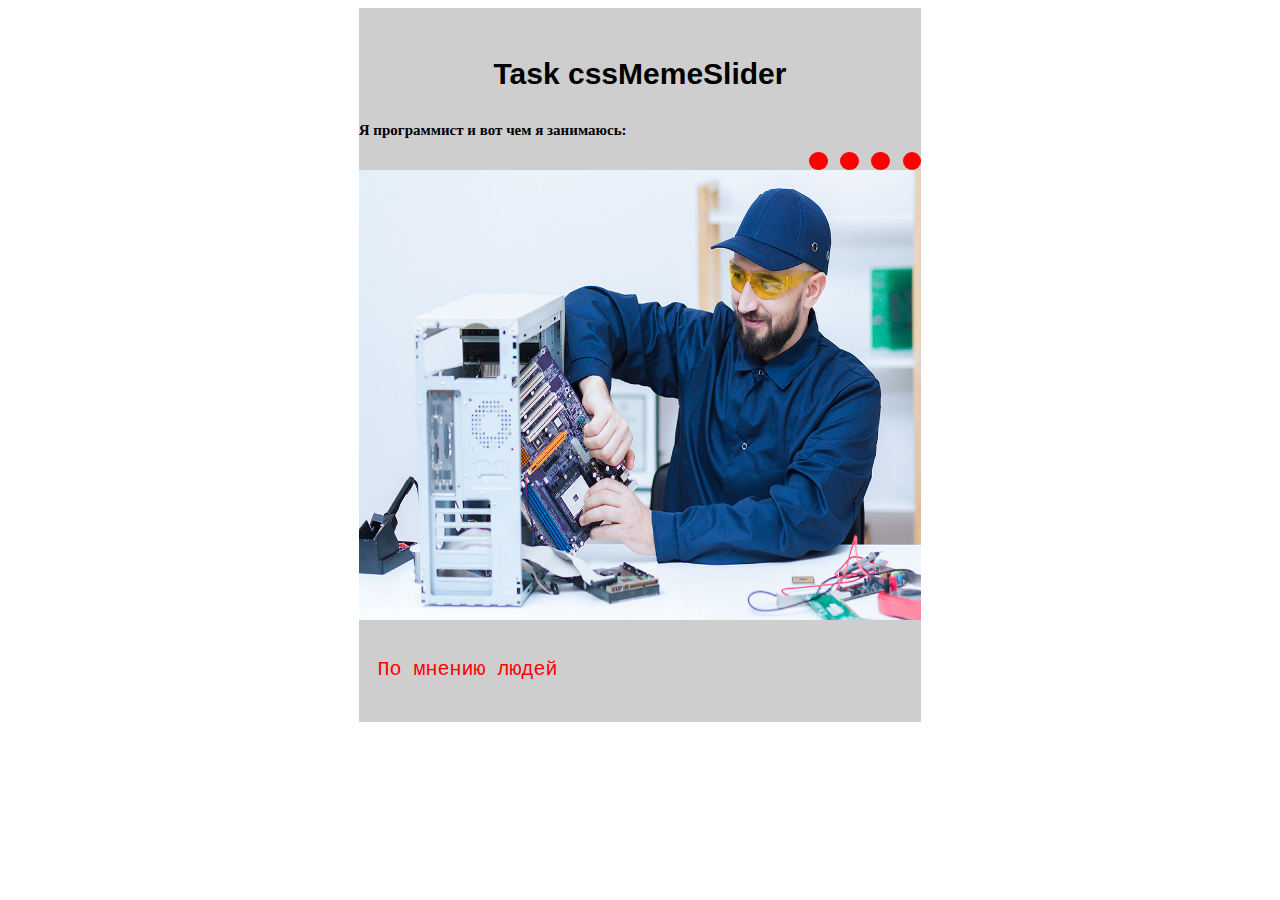
==== cssMemeSlider/index.html @ c1cda6b8 "feat:creat new folder(Sun, Sep 17, 2023 16:52:24 PM)" ====
<!DOCTYPE html>
<html lang="en">
<head>
    <meta charset="UTF-8">
    <meta name="viewport" content="width=device-width, initial-scale=1.0">
    <title>cssMemeSlider</title>
    <link rel="preconnect" href="https://fonts.googleapis.com">
    <link rel="preconnect" href="https://fonts.gstatic.com">
    <link href="https://fonts.googleapis.com/css2?family=Nunito+Sans:opsz,wght@6..12,400;6..12,500;6..12,600;6..12,800&display=swap" rel="stylesheet">
    <link href="/style.css" rel="stylesheet" type="text/css">
</head>
<body>
    <div class="wrapper">
        <section class="section-slider">
           <h1 class="title-1">Task cssMemeSlider</h1>
           <h2 class="title-2">Я программист и вот чем я занимаюсь:</h2>
           <div class="slider-wrapper">
            <div class="dots-wrapper">
                <input type="radio" class="dot" name="dot" id="dot1">
                <label class="custom" for="dot1"></label>
                <input type="radio" class="dot" name="dot" id="dot2">
                <label class="custom" for="dot2"></label>
                <input type="radio" class="dot" name="dot" id="dot3">
                <label class="custom" for="dot3"></label>
                <input type="radio" class="dot" name="dot" id="dot4">
                <label  class="custom" for="dot4"></label>
            </div>
           <div class="slider-images">
                <div class="images-wrapper">
                    <img src="./images/image-1.jpg" id="image1">
                    <img src="./images/image-2.jpg" id="image2">
                    <img src="./images/image-3.jpg" id="image3">
                    <img src="./images/image-4.jpg" id="image4">
                </div>
            </div>           
            <div class="slider-content">
                <div class="content-wrapper">
                    <span class="content-title">По мнению людей</span>
                    <span class="content-title">По моему мнению</span>
                    <span class="content-title">По мнению моих родителей</span>
                    <span class="content-title">На самом деле</span>
                </div>                      
            </div>   
           </div>
            
        </section>
    </div>    
</body>
</html>
---- style.css ----
html {
    font-size: 10px;
}

.body {
    font-size: 1.3rem;
   
    box-sizing: border-box;
    margin: 0;
}

.wrapper {
    margin-left: auto;
    margin-right: auto;
    padding: 0 0.938rem;
    max-width: 56.25rem;
}

.section-slider {
    padding: 2.813rem 0;
    background: #cecece;
}

.title-1 {
    text-align: center;
    font-size: 3rem; 
    margin-bottom: 3rem;
    font-family:'Lucida Sans', sans-serif;
    line-height: 1.2;  
}

/*slider-images*/
.slider-images {
    overflow: hidden;
    margin-bottom: 2.5rem;
}
.images-wrapper {
    display: flex;
    transition: transform 0.6s ease-in;
}
.images-wrapper img {
    width: 56.25rem; 
}

/*slider-content*/
.slider-content {
  display: flex;
   overflow: hidden;
  
}
.content-wrapper { 
    display: flex; 
    flex-shrink: 0;  
    transition: transform 0.6s ease-in;
}

.content-wrapper.content-title {
 

}
.content-title {
    min-width: 100%;
  font-family: 'Courier New', Courier, monospace;
  font-size: 2rem;
  color:red;
  padding: 1.25rem 1.875rem;
 
}

/*--dots--*/
.dots-wrapper {
    margin-right: 0;
    margin-left: auto;
    display: flex;
    justify-content: flex-end;
    column-gap: 1.25rem;
    align-items: center;
    width: 50%;
}
.dot {
    display: none;
}

.custom {
    display: block;
    width: 1.875rem;
    height: 1.875rem;
    border-radius: 50%;
    background-color: red;
    cursor: pointer;
}

.custom:active {
    background: blueviolet;
}

.custom:hover {
    background: rgb(70, 226, 43);
}

.dot:checked + label {
    background: #ed16ad6f;
}


/*---state-checked--*/

/*for images */
.dots-wrapper:has(#dot1:checked) ~ .slider-images .images-wrapper {
    transform: translateX(0);
}
.dots-wrapper:has(#dot2:checked) ~ .slider-images .images-wrapper {
    transform: translateX(-100%);
}
.dots-wrapper:has(#dot3:checked) ~ .slider-images .images-wrapper {
    transform: translateX(-200%);
}
.dots-wrapper:has(#dot4:checked) ~ .slider-images .images-wrapper {
    transform: translateX(-300%);
}

/*for content */
.dots-wrapper:has(#dot1:checked) ~ .slider-content .content-wrapper {
    transform: translateX(0);
}
.dots-wrapper:has(#dot2:checked) ~ .slider-content .content-wrapper {
    transform: translateX(-100%);
}
.dots-wrapper:has(#dot3:checked) ~ .slider-content .content-wrapper {
    transform: translateX(-200%);
}
.dots-wrapper:has(#dot4:checked) ~ .slider-content .content-wrapper {
    transform: translateX(-300%);
}
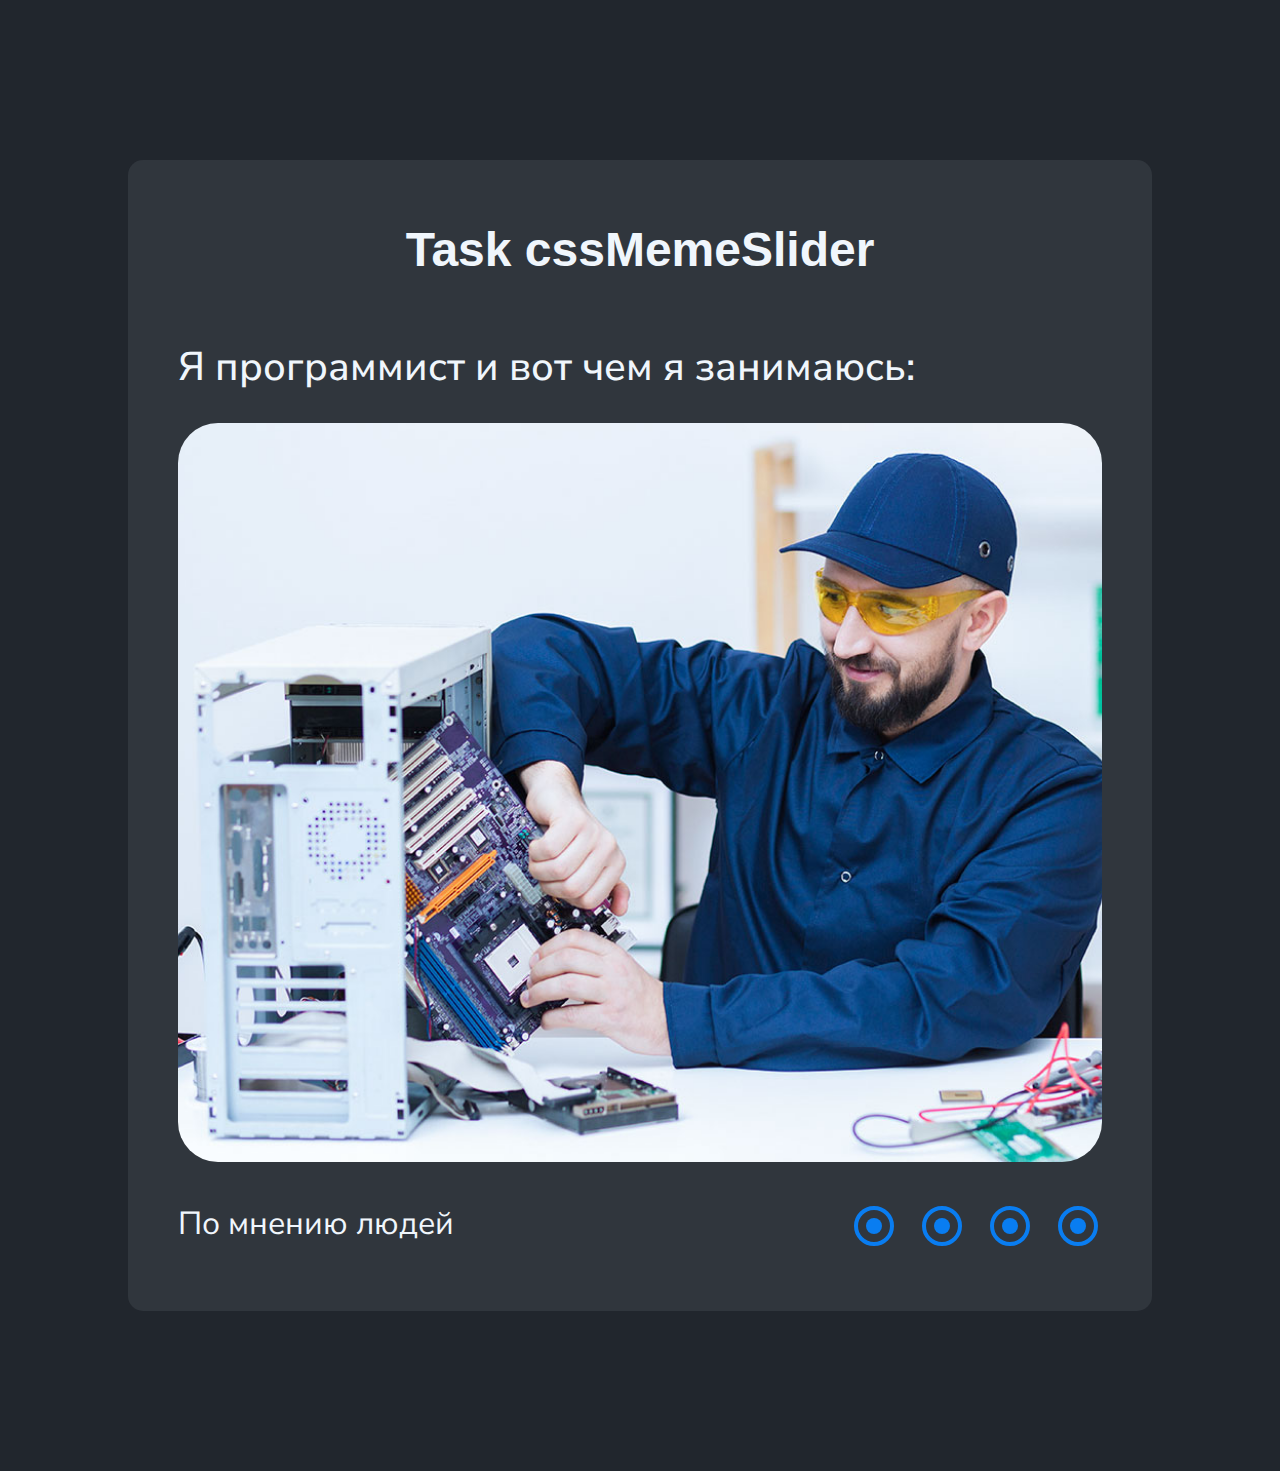
==== commit f5b3da31: "feat:corrected code(Sun, Sep 17, 2023 21:10:24 PM)" ====
--- a/cssMemeSlider/index.html
+++ b/cssMemeSlider/index.html
@@ -7,7 +7,7 @@
     <link rel="preconnect" href="https://fonts.googleapis.com">
     <link rel="preconnect" href="https://fonts.gstatic.com">
     <link href="https://fonts.googleapis.com/css2?family=Nunito+Sans:opsz,wght@6..12,400;6..12,500;6..12,600;6..12,800&display=swap" rel="stylesheet">
-    <link href="/style.css" rel="stylesheet" type="text/css">
+    <link href="/cssMemeSlider/style.css" rel="stylesheet" type="text/css">
 </head>
 <body>
     <div class="wrapper">
@@ -15,34 +15,33 @@
            <h1 class="title-1">Task cssMemeSlider</h1>
            <h2 class="title-2">Я программист и вот чем я занимаюсь:</h2>
            <div class="slider-wrapper">
-            <div class="dots-wrapper">
-                <input type="radio" class="dot" name="dot" id="dot1">
-                <label class="custom" for="dot1"></label>
-                <input type="radio" class="dot" name="dot" id="dot2">
-                <label class="custom" for="dot2"></label>
-                <input type="radio" class="dot" name="dot" id="dot3">
-                <label class="custom" for="dot3"></label>
-                <input type="radio" class="dot" name="dot" id="dot4">
-                <label  class="custom" for="dot4"></label>
-            </div>
-           <div class="slider-images">
-                <div class="images-wrapper">
-                    <img src="./images/image-1.jpg" id="image1">
-                    <img src="./images/image-2.jpg" id="image2">
-                    <img src="./images/image-3.jpg" id="image3">
-                    <img src="./images/image-4.jpg" id="image4">
+                <div class="dots-wrapper">
+                    <input type="radio" class="dot" name="dot" id="dot1">
+                    <label class="custom" for="dot1"></label>
+                    <input type="radio" class="dot" name="dot" id="dot2">
+                    <label class="custom" for="dot2"></label>
+                    <input type="radio" class="dot" name="dot" id="dot3">
+                    <label class="custom" for="dot3"></label>
+                    <input type="radio" class="dot" name="dot" id="dot4">
+                    <label  class="custom" for="dot4"></label>
                 </div>
+                <div class="slider-images">
+                    <div class="images-wrapper">
+                        <img src="./images/image-1.jpg" id="image1">
+                        <img src="./images/image-2.jpg" id="image2">
+                        <img src="./images/image-3.jpg" id="image3">
+                        <img src="./images/image-4.jpg" id="image4">
+                    </div>
+                </div>           
+                <div class="slider-content">
+                    <div class="content-wrapper">
+                        <span class="content-title">По мнению людей</span>
+                        <span class="content-title">По моему мнению</span>
+                        <span class="content-title">По мнению моих родителей</span>
+                        <span class="content-title">На самом деле</span>
+                    </div>                      
+                </div>               
             </div>           
-            <div class="slider-content">
-                <div class="content-wrapper">
-                    <span class="content-title">По мнению людей</span>
-                    <span class="content-title">По моему мнению</span>
-                    <span class="content-title">По мнению моих родителей</span>
-                    <span class="content-title">На самом деле</span>
-                </div>                      
-            </div>   
-           </div>
-            
         </section>
     </div>    
 </body>
--- a/cssMemeSlider/style.css
+++ b/cssMemeSlider/style.css
@@ -0,0 +1,198 @@
+
+body {
+    font-size: 1.3rem;
+    background:  #21262d;
+    box-sizing: border-box;
+    color: #f0f6fc;
+    font-family: 'Nunito Sans', sans-serif;
+    margin: 0;
+}
+
+.wrapper {
+    margin-left: auto;
+    margin-right: auto;
+    padding: 0 0.938rem;
+    max-width: 64rem;
+}
+
+.section-slider {
+    margin: 10rem auto;
+    margin-left: auto;
+    margin-right: auto;
+    padding: 3.813rem 3.125rem;
+    background:#30363d;;
+    max-width: 64rem;
+    border-radius: 0.938rem;    
+}
+
+.title-1 {
+    color:#f0f6fc;
+    text-align: center;
+    font-size: 3rem; 
+    margin-top: 0;
+    margin-bottom: 4rem;
+    font-family:'Lucida Sans', sans-serif;
+    line-height: 1.2;  
+}
+
+.title-2 {
+    color:#f0f6fc;
+    font-size: 2.5rem; 
+    font-weight: 500;
+    margin-bottom: 2rem;
+    line-height: 1.2;
+}
+
+.slider-wrapper {
+    margin: 0 auto;
+    display: flex;
+    flex-wrap:wrap;
+    justify-content: space-between;
+    align-items: flex-start;   
+}
+
+/*slider-images*/
+.slider-images {
+    max-width: 100% ;   
+    overflow: hidden;
+    margin-bottom: 2.5rem;
+    order: 1;
+}
+
+.images-wrapper {
+    display: flex;
+    transition: transform 0.6s linear;
+    max-width: 100%;    
+}
+
+.images-wrapper img {
+    max-width: 100%;
+    border-radius: 2.5rem;
+    object-fit: cover;   
+}
+
+/*slider-content*/
+.slider-content {
+    max-width: 50%;
+   overflow: hidden;
+   order: 2;  
+}
+
+.content-wrapper { 
+    display: flex; 
+    flex-shrink: 0;  
+    transition: transform 0.6s linear;   
+}
+
+.content-title {
+    min-width: 100%; 
+    font-size: 2rem;    
+}
+
+/*--dots--*/
+.dots-wrapper {
+    display: flex;   
+    column-gap: 1.25rem;
+    align-items: center;
+    max-width: 50%;   
+    order: 3;
+}
+
+.dot {
+    display: none;
+}
+
+.custom {
+    display: block;
+    width: 1rem;
+    height: 1rem;
+    padding: 1rem;
+    border-radius: 50%;
+    outline: 0.25rem solid #097df1;
+    outline-offset: -0.55rem;
+    background-clip: content-box;
+    background-color:#097df1;
+    transition: all 0.2s linear;
+    cursor: pointer;
+}
+
+.custom:active {
+    outline: 0.25rem solid red;
+    background-color: red;
+}
+
+.custom:hover {
+    outline: 0.25rem solid #f0f6fc;
+    background-color:#f0f6fc;     
+}
+.custom:active {
+    outline: 0.25rem solid red;
+    background-color: red;
+}
+
+.dot:checked + label {
+    background-color: transparent;
+}
+
+/*---state-checked--*/
+
+/*for images */
+.dots-wrapper:has(#dot1:checked) ~ .slider-images .images-wrapper {
+    transform: translateX(0);
+}
+.dots-wrapper:has(#dot2:checked) ~ .slider-images .images-wrapper {
+    transform: translateX(-100%);
+}
+.dots-wrapper:has(#dot3:checked) ~ .slider-images .images-wrapper {
+    transform: translateX(-200%);
+}
+.dots-wrapper:has(#dot4:checked) ~ .slider-images .images-wrapper {
+    transform: translateX(-300%);
+}
+
+/*for content */
+.dots-wrapper:has(#dot1:checked) ~ .slider-content .content-wrapper {
+    transform: translateX(0);
+}
+.dots-wrapper:has(#dot2:checked) ~ .slider-content .content-wrapper {
+    transform: translateX(-100% );
+}
+.dots-wrapper:has(#dot3:checked) ~ .slider-content .content-wrapper {
+    transform: translateX(-200% );
+}
+.dots-wrapper:has(#dot4:checked) ~ .slider-content .content-wrapper {
+    transform: translateX(-300%);
+}
+
+/*--mobile--*/
+
+@media (max-width: 48rem) {
+    .title-1 {
+      font-size: 2.8rem;
+    }
+    .title-2 {
+        font-size: 1.6rem;
+    }  
+    .content-wrapper {
+      order: 3;
+      max-width: 100%;
+    }  
+    .dots-wrapper {
+      order: 2;
+      margin: 0 auto 1.5rem;
+      max-width: 100%;
+    }
+    .slider-images {
+        margin-bottom: 1.8rem;  
+    }
+    .custom {
+        width: 0.6rem;
+        height: 0.6rem;
+    }
+    .slider-wrapper {
+        flex-direction: column;
+    }
+    .slider-content {
+        max-width: 100%;
+    }
+}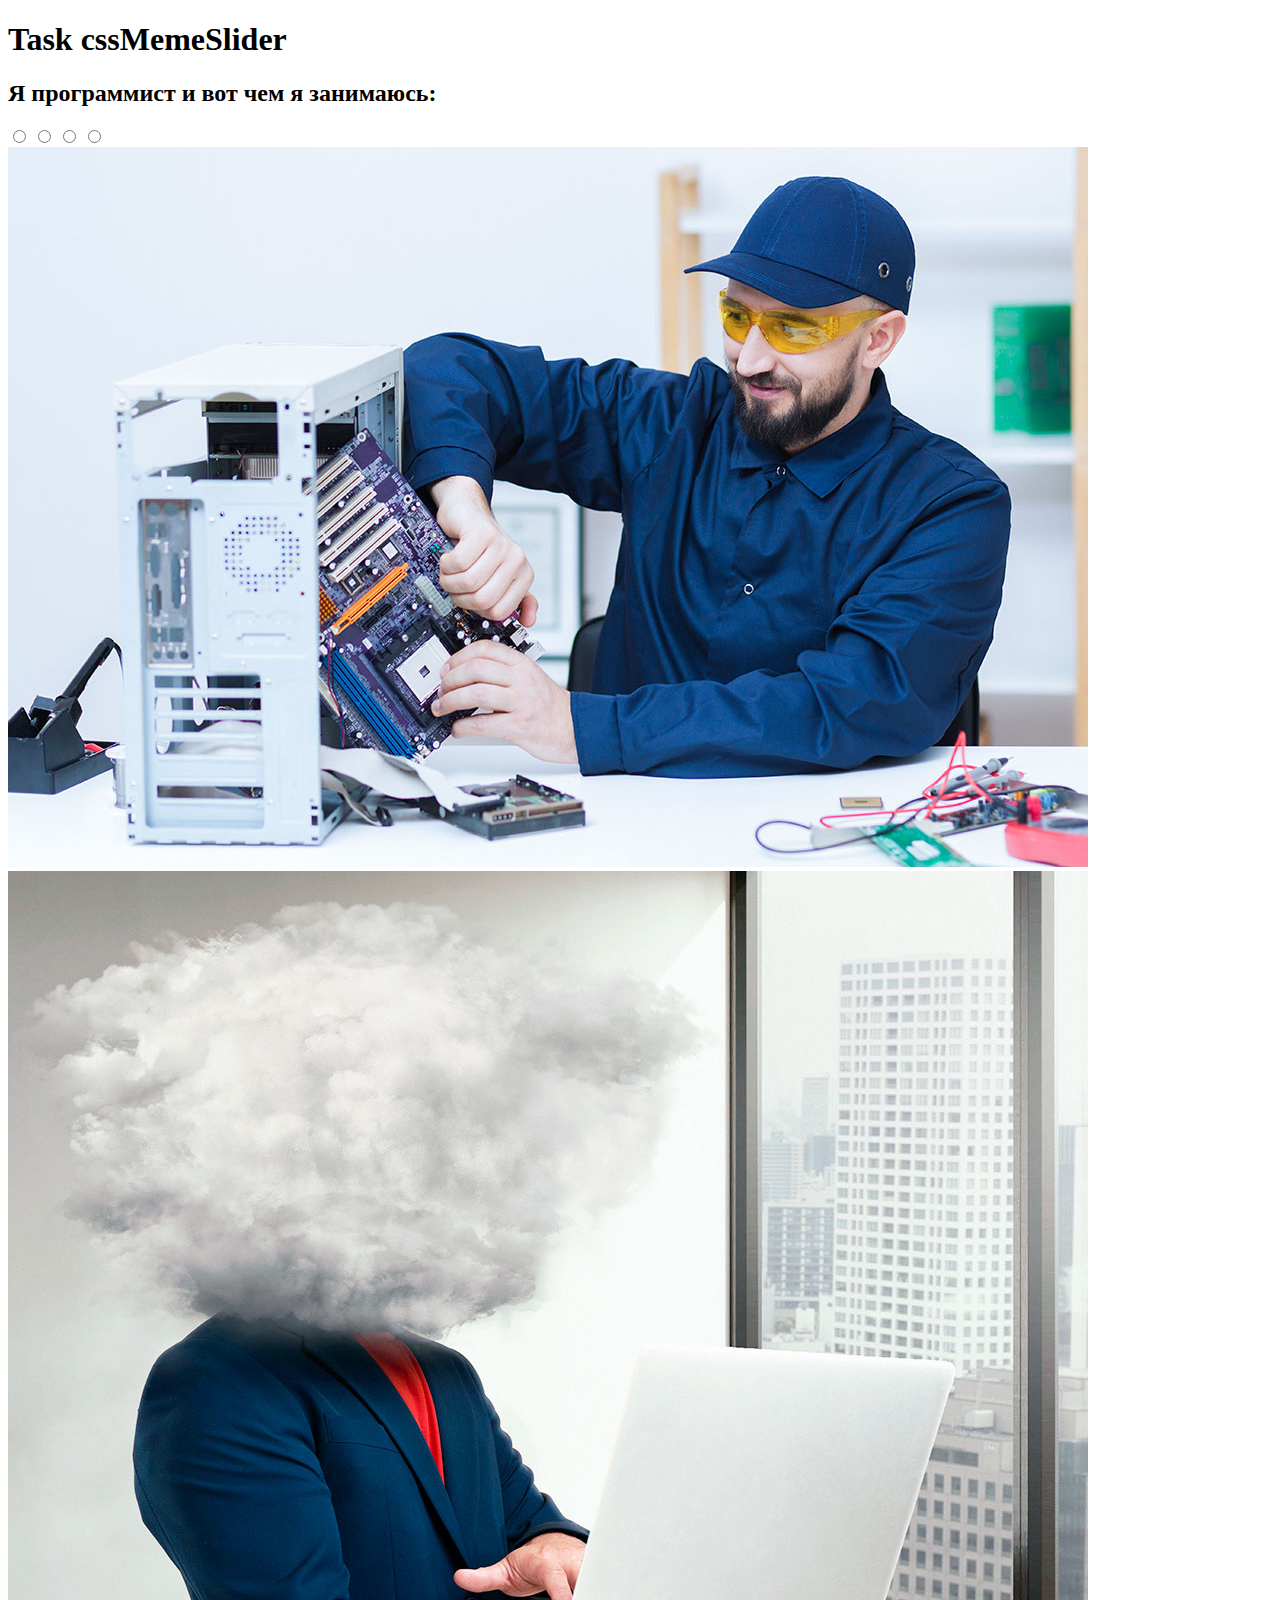
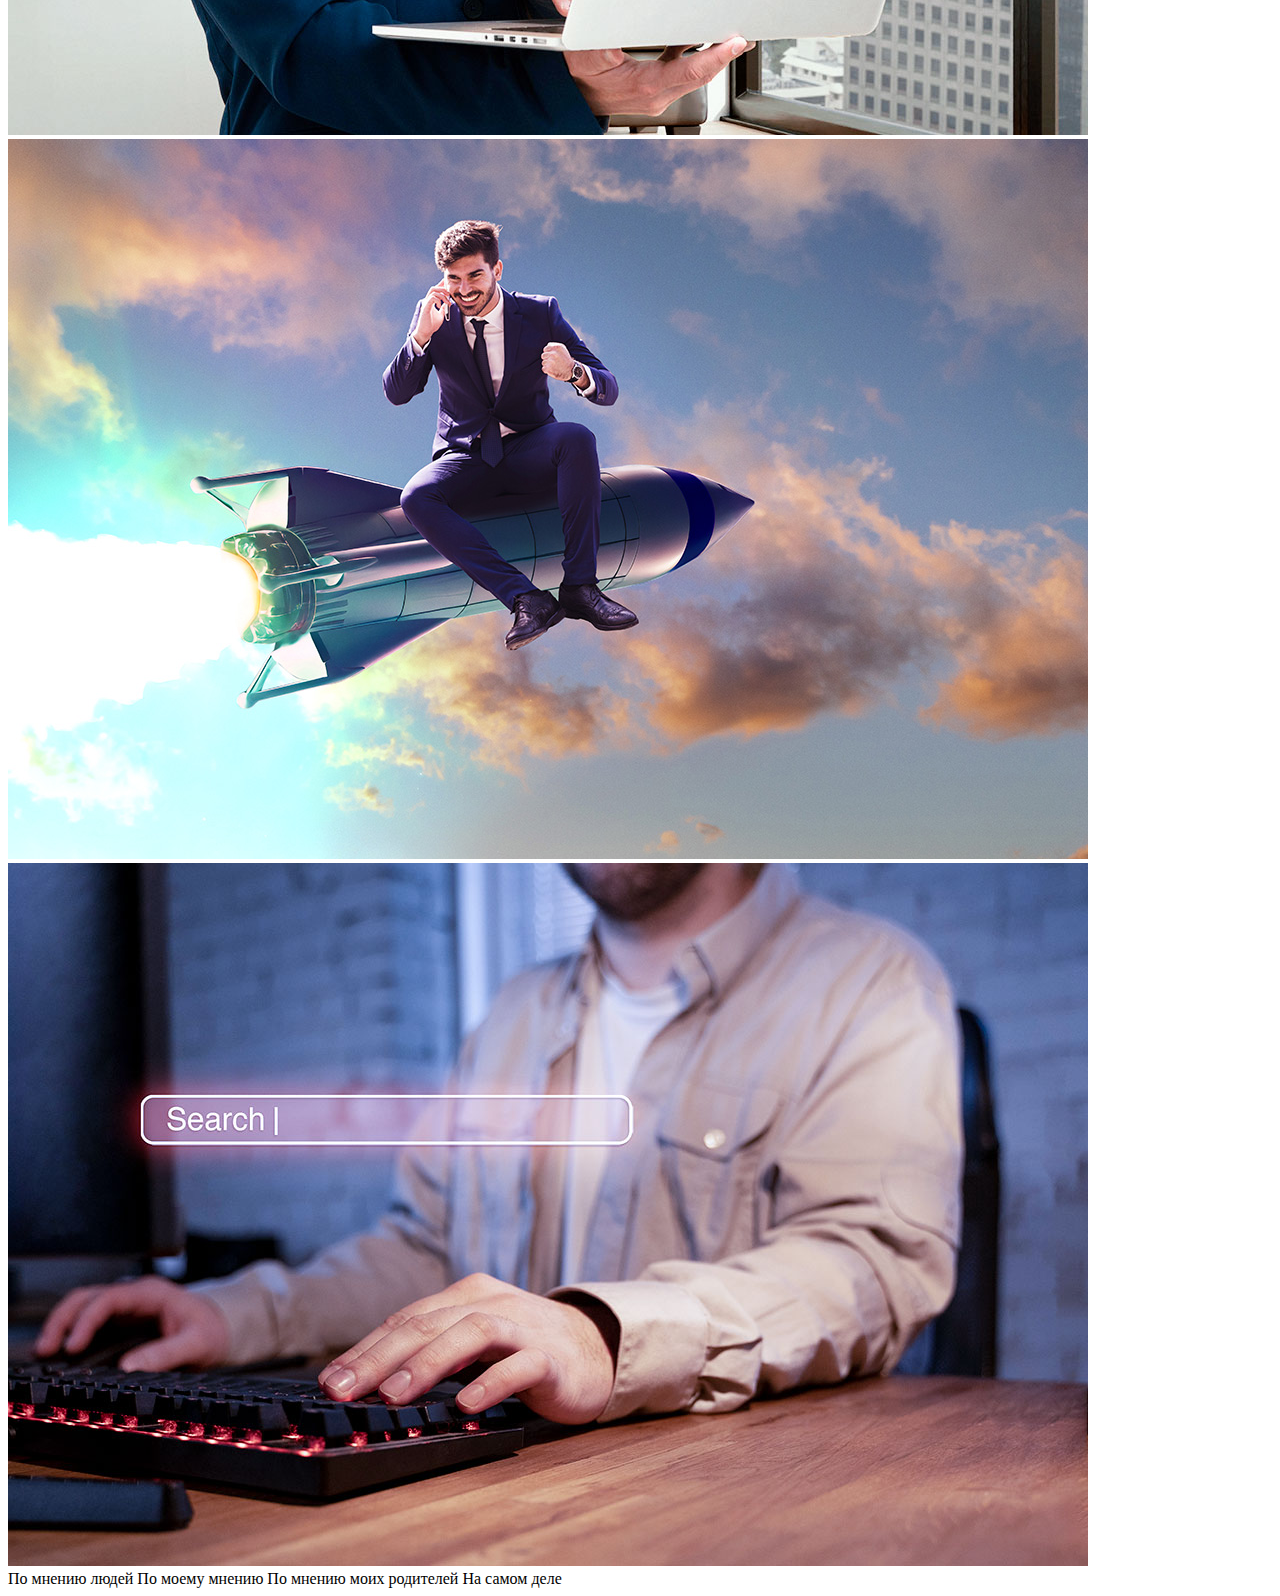
==== commit 8d50d0d3: "fix:corrected adress for file style.css(Sun, Sep 17, 2023 22:52:24 PM)" ====
--- a/cssMemeSlider/index.html
+++ b/cssMemeSlider/index.html
@@ -7,7 +7,7 @@
     <link rel="preconnect" href="https://fonts.googleapis.com">
     <link rel="preconnect" href="https://fonts.gstatic.com">
     <link href="https://fonts.googleapis.com/css2?family=Nunito+Sans:opsz,wght@6..12,400;6..12,500;6..12,600;6..12,800&display=swap" rel="stylesheet">
-    <link href="/cssMemeSlider/style.css" rel="stylesheet" type="text/css">
+    <link href="./cssMemeSlider/style.css" rel="stylesheet" type="text/css">
 </head>
 <body>
     <div class="wrapper">
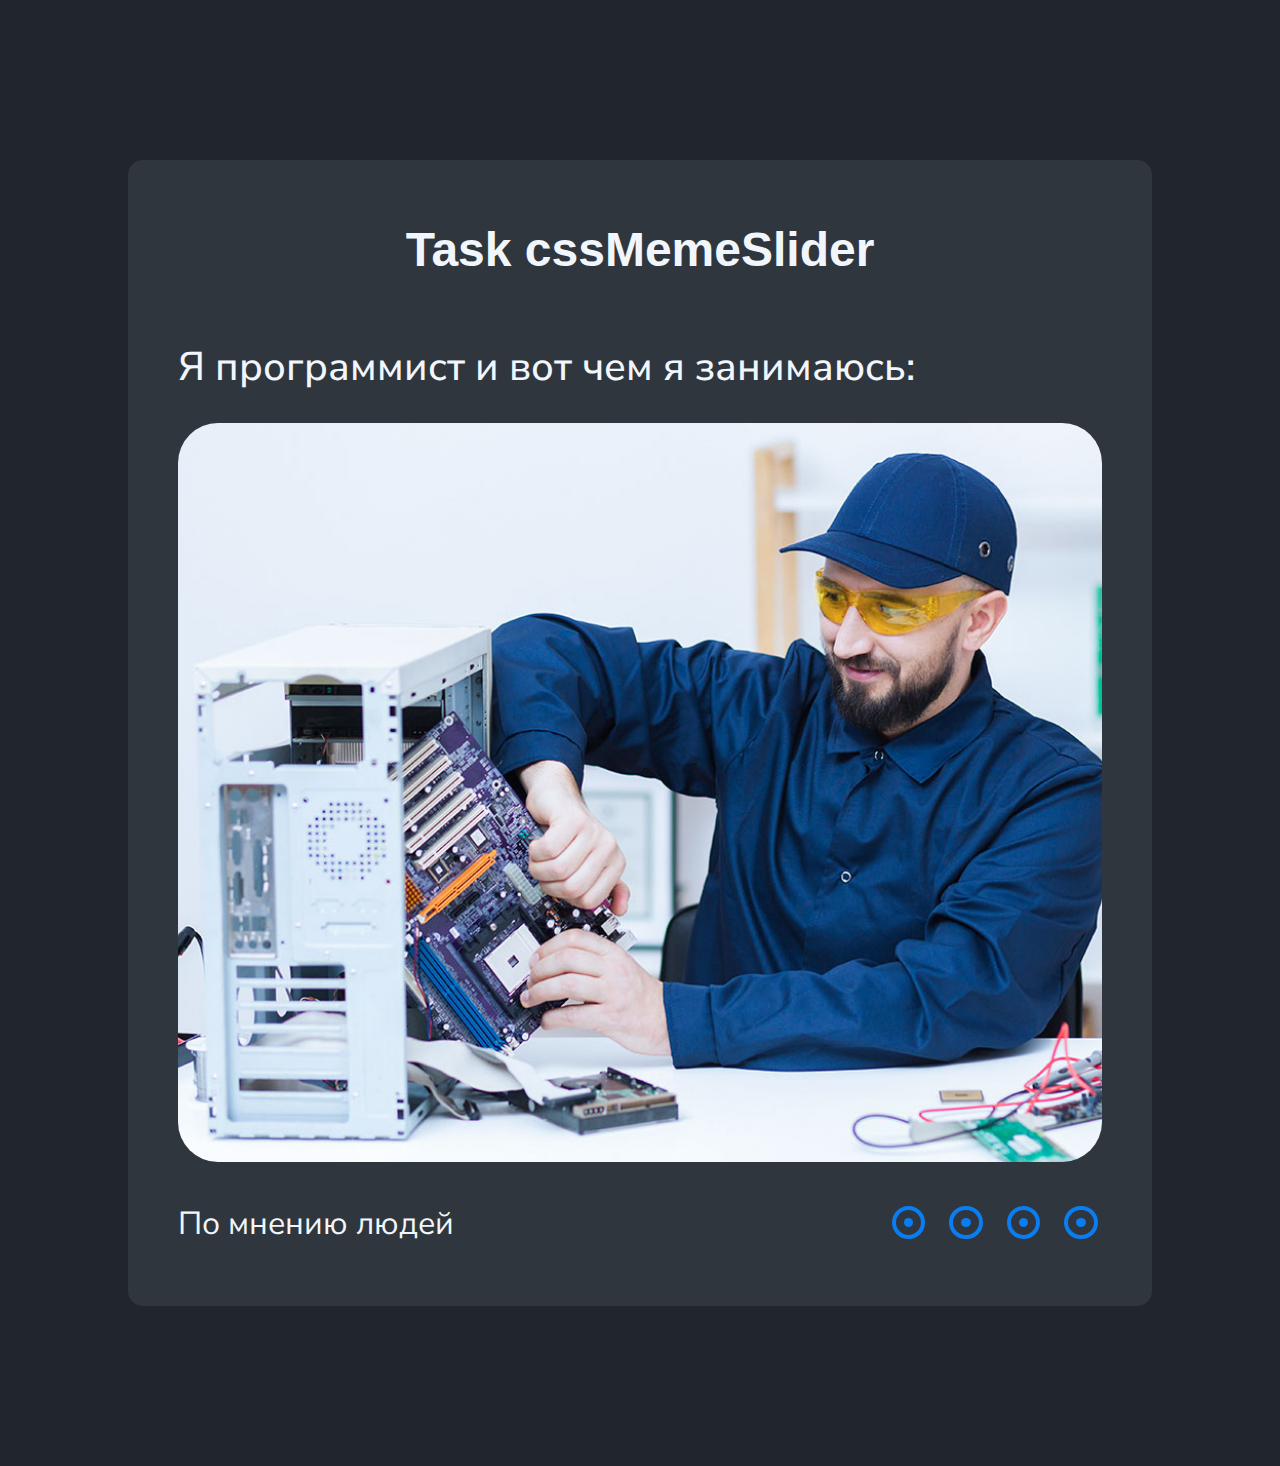
==== commit f262245b: "fix:changed adress for style.css(Sun, Sep 17, 2023 22:59:24 PM)" ====
--- a/cssMemeSlider/index.html
+++ b/cssMemeSlider/index.html
@@ -7,7 +7,7 @@
     <link rel="preconnect" href="https://fonts.googleapis.com">
     <link rel="preconnect" href="https://fonts.gstatic.com">
     <link href="https://fonts.googleapis.com/css2?family=Nunito+Sans:opsz,wght@6..12,400;6..12,500;6..12,600;6..12,800&display=swap" rel="stylesheet">
-    <link href="./cssMemeSlider/style.css" rel="stylesheet" type="text/css">
+    <link href="./style.css" rel="stylesheet" type="text/css">
 </head>
 <body>
     <div class="wrapper">
--- a/cssMemeSlider/style.css
+++ b/cssMemeSlider/style.css
@@ -0,0 +1,195 @@
+
+body {
+    font-size: 1.3rem;
+    background:  #21262d;
+    box-sizing: border-box;
+    color: #f0f6fc;
+    font-family: 'Nunito Sans', sans-serif;
+    margin: 0;
+}
+
+.wrapper {
+    margin-left: auto;
+    margin-right: auto;
+    padding: 0 0.938rem;
+    max-width: 64rem;
+}
+
+.section-slider {
+    margin: 10rem auto;
+    margin-left: auto;
+    margin-right: auto;
+    padding: 3.813rem 3.125rem;
+    background:#30363d;;
+    max-width: 64rem;
+    border-radius: 0.938rem;    
+}
+
+.title-1 {
+    color:#f0f6fc;
+    text-align: center;
+    font-size: 3rem; 
+    margin-top: 0;
+    margin-bottom: 4rem;
+    font-family:'Lucida Sans', sans-serif;
+    line-height: 1.2;  
+}
+
+.title-2 {
+    color:#f0f6fc;
+    font-size: 2.5rem; 
+    font-weight: 500;
+    margin-bottom: 2rem;
+    line-height: 1.2;
+}
+
+.slider-wrapper {
+    margin: 0 auto;
+    display: flex;
+    flex-wrap:wrap;
+    justify-content: space-between;
+    align-items: flex-start;   
+}
+
+/*slider-images*/
+.slider-images {
+    max-width: 100% ;   
+    overflow: hidden;
+    margin-bottom: 2.5rem;
+    order: 1;
+}
+
+.images-wrapper {
+    display: flex;
+    transition: transform 0.6s linear;
+    max-width: 100%;    
+}
+
+.images-wrapper img {
+    max-width: 100%;
+    border-radius: 2.5rem;
+    object-fit: cover;   
+}
+
+/*slider-content*/
+.slider-content {
+    max-width: 50%;
+   overflow: hidden;
+   order: 2;  
+}
+
+.content-wrapper { 
+    display: flex; 
+    flex-shrink: 0;  
+    transition: transform 0.6s linear;   
+}
+
+.content-title {
+    min-width: 100%; 
+    font-size: 2rem;    
+}
+
+/*--dots--*/
+.dots-wrapper {
+    display: flex;   
+    column-gap: 1rem;
+    align-items: center;
+    max-width: 50%;   
+    order: 3;
+}
+
+.dot {
+    display: none;
+}
+
+.custom {
+    display: block;
+    width: 0.6rem;
+    height: 0.6rem;
+    padding: 1rem;
+    border-radius: 50%;
+    outline: 0.25rem solid #097df1;
+    outline-offset: -0.55rem;
+    background-clip: content-box;
+    background-color:#097df1;
+    transition: all 0.2s linear;
+    cursor: pointer;
+}
+
+
+
+.custom:hover {
+    outline: 0.25rem solid #f0f6fc;
+    background-color:#f0f6fc;     
+}
+.custom:active {
+    outline: 0.25rem solid red;
+    background-color: red;
+}
+
+.dot:checked + label {
+    background-color: transparent;
+}
+
+/*---state-checked--*/
+
+/*for images */
+.dots-wrapper:has(#dot1:checked) ~ .slider-images .images-wrapper {
+    transform: translateX(0);
+}
+.dots-wrapper:has(#dot2:checked) ~ .slider-images .images-wrapper {
+    transform: translateX(-100%);
+}
+.dots-wrapper:has(#dot3:checked) ~ .slider-images .images-wrapper {
+    transform: translateX(-200%);
+}
+.dots-wrapper:has(#dot4:checked) ~ .slider-images .images-wrapper {
+    transform: translateX(-300%);
+}
+
+/*for content */
+.dots-wrapper:has(#dot1:checked) ~ .slider-content .content-wrapper {
+    transform: translateX(0);
+}
+.dots-wrapper:has(#dot2:checked) ~ .slider-content .content-wrapper {
+    transform: translateX(-100% );
+}
+.dots-wrapper:has(#dot3:checked) ~ .slider-content .content-wrapper {
+    transform: translateX(-200% );
+}
+.dots-wrapper:has(#dot4:checked) ~ .slider-content .content-wrapper {
+    transform: translateX(-300%);
+}
+
+/*--mobile--*/
+
+@media (max-width: 48rem) {
+    .title-1 {
+      font-size: 2.8rem;
+    }
+    .title-2 {
+        font-size: 1.6rem;
+    }  
+    .content-wrapper {
+      order: 3;
+      max-width: 100%;
+    }  
+    .dots-wrapper {
+      order: 2;
+      margin: 0 auto 1.5rem;
+      max-width: 100%;
+    }
+    .slider-images {
+        margin-bottom: 1.8rem;  
+    }
+    .custom {
+        width: 0.6rem;
+        height: 0.6rem;
+    }
+    .slider-wrapper {
+        flex-direction: column;
+    }
+    .slider-content {
+        max-width: 100%;
+    }
+}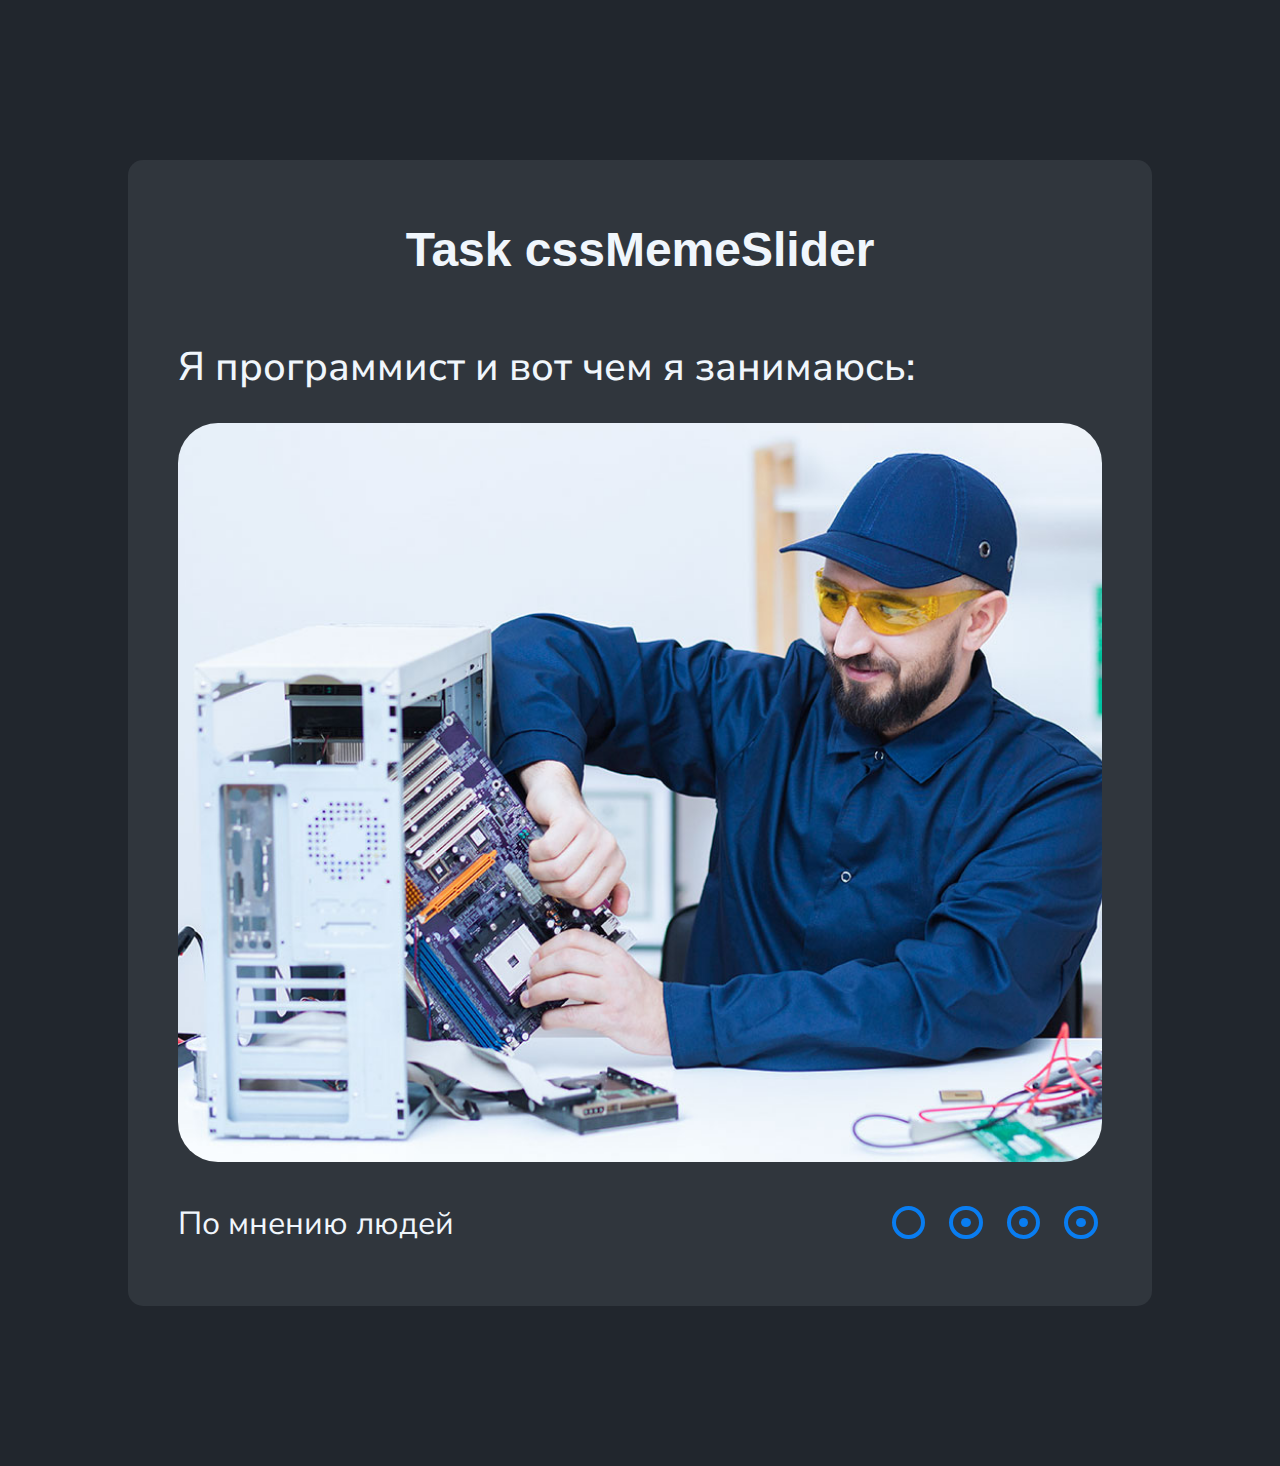
==== commit 633e11ce: "feat:add checked for input(mon, Sep 18, 2023 11:37:24 PM)" ====
--- a/cssMemeSlider/index.html
+++ b/cssMemeSlider/index.html
@@ -16,7 +16,7 @@
            <h2 class="title-2">Я программист и вот чем я занимаюсь:</h2>
            <div class="slider-wrapper">
                 <div class="dots-wrapper">
-                    <input type="radio" class="dot" name="dot" id="dot1">
+                    <input type="radio" class="dot" name="dot" id="dot1" checked="checked">
                     <label class="custom" for="dot1"></label>
                     <input type="radio" class="dot" name="dot" id="dot2">
                     <label class="custom" for="dot2"></label>
